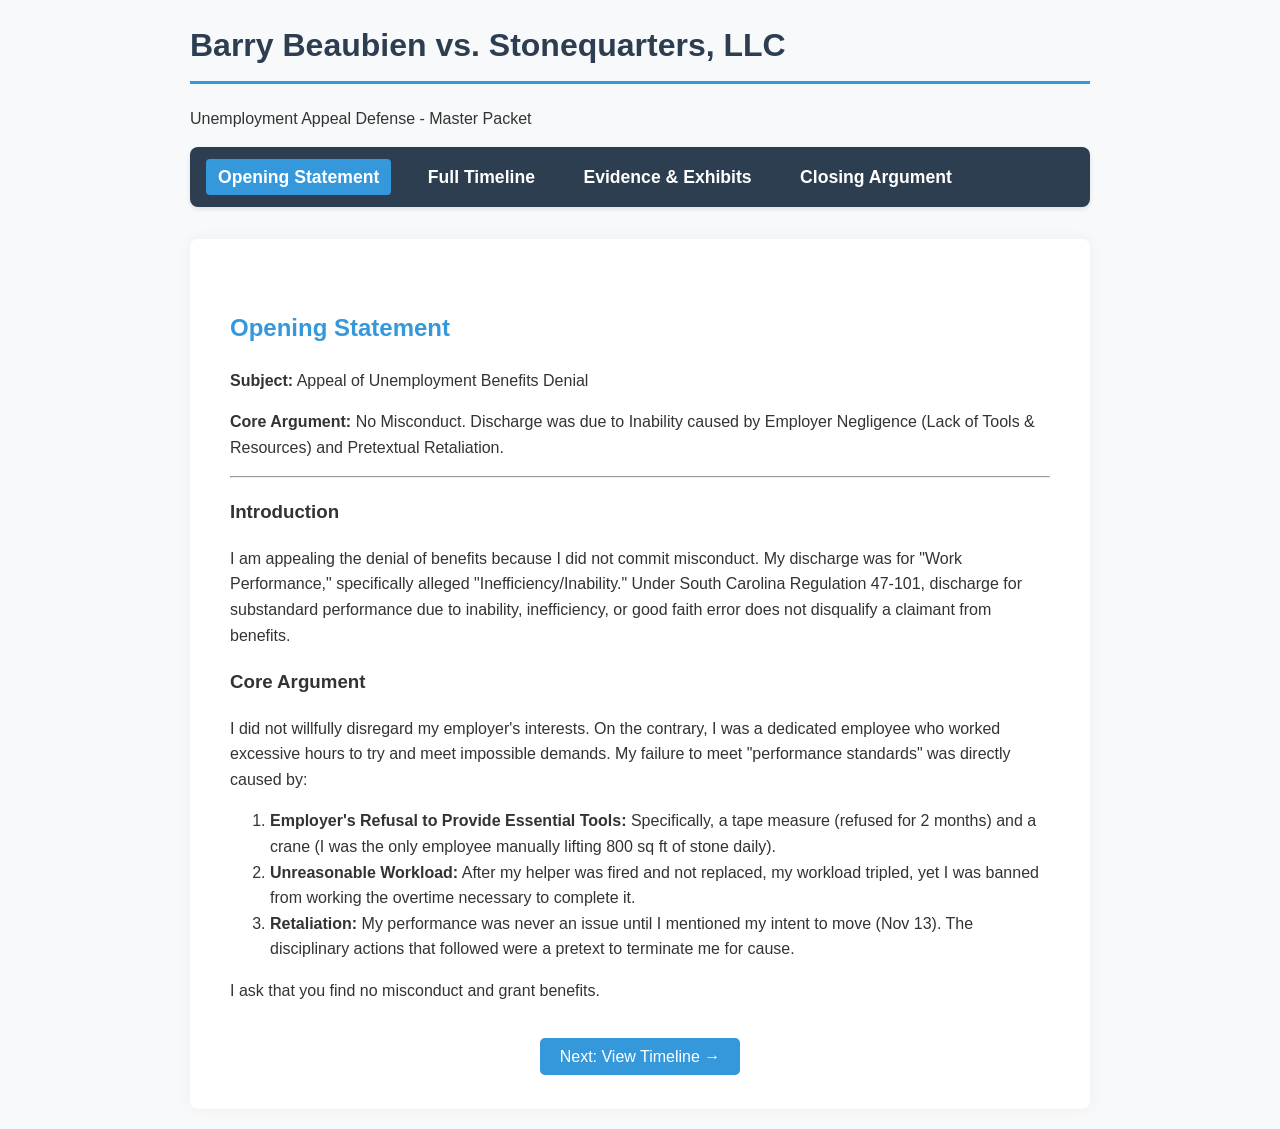
==== index.html @ fd8096ab "Initial commit of defense website" ====
<!DOCTYPE html>
<html lang="en">

<head>
    <meta charset="UTF-8">
    <meta name="viewport" content="width=device-width, initial-scale=1.0">
    <title>Barry Beaubien - Unemployment Appeal Defense</title>
    <link rel="stylesheet" href="style.css">
    <style>
        .page {
            display: none;
        }

        .page.active {
            display: block;
        }
    </style>
</head>

<body>
    <header>
        <h1>Barry Beaubien vs. Stonequarters, LLC</h1>
        <p>Unemployment Appeal Defense - Master Packet</p>
    </header>

    <nav>
        <a href="index.html" class="active">Opening Statement</a>
        <a href="timeline.html">Full Timeline</a>
        <a href="full_defense.html">Evidence & Exhibits</a>
        <a href="closing.html">Closing Argument</a>
    </nav>

    <div class="container">
        <h2>Opening Statement</h2>
        <p><strong>Subject:</strong> Appeal of Unemployment Benefits Denial</p>
        <p><strong>Core Argument:</strong> No Misconduct. Discharge was due to Inability caused by Employer Negligence
            (Lack of Tools & Resources) and Pretextual Retaliation.</p>

        <hr>

        <h3>Introduction</h3>
        <p>I am appealing the denial of benefits because I did not commit misconduct. My discharge was for "Work
            Performance," specifically alleged "Inefficiency/Inability." Under South Carolina Regulation 47-101,
            discharge for substandard performance due to inability, inefficiency, or good faith error does not
            disqualify a claimant from benefits.</p>

        <h3>Core Argument</h3>
        <p>I did not willfully disregard my employer's interests. On the contrary, I was a dedicated employee who worked
            excessive hours to try and meet impossible demands. My failure to meet "performance standards" was directly
            caused by:</p>

        <ol>
            <li><strong>Employer's Refusal to Provide Essential Tools:</strong> Specifically, a tape measure (refused
                for 2 months) and a crane (I was the only employee manually lifting 800 sq ft of stone daily).</li>
            <li><strong>Unreasonable Workload:</strong> After my helper was fired and not replaced, my workload tripled,
                yet I was banned from working the overtime necessary to complete it.</li>
            <li><strong>Retaliation:</strong> My performance was never an issue until I mentioned my intent to move (Nov
                13). The disciplinary actions that followed were a pretext to terminate me for cause.</li>
        </ol>

        <p>I ask that you find no misconduct and grant benefits.</p>

        <div style="text-align: center; margin-top: 40px;">
            <a href="timeline.html"
                style="background: #3498db; color: white; padding: 10px 20px; text-decoration: none; border-radius: 5px;">Next:
                View Timeline &rarr;</a>
        </div>
    </div>
</body>

</html>
---- style.css ----
body {
    font-family: 'Segoe UI', Tahoma, Geneva, Verdana, sans-serif;
    line-height: 1.6;
    color: #333;
    max-width: 900px;
    margin: 0 auto;
    padding: 20px;
    background-color: #f8f9fa;
}

nav {
    background-color: #2c3e50;
    padding: 1rem;
    border-radius: 8px;
    margin-bottom: 2rem;
    box-shadow: 0 2px 5px rgba(0,0,0,0.1);
}

nav a {
    color: white;
    text-decoration: none;
    margin-right: 20px;
    font-weight: bold;
    font-size: 1.1em;
    padding: 8px 12px;
    border-radius: 4px;
    transition: background-color 0.3s;
}

nav a:hover {
    background-color: #34495e;
}

nav a.active {
    background-color: #3498db;
}

.container {
    background: white;
    padding: 40px;
    border-radius: 8px;
    box-shadow: 0 0 15px rgba(0,0,0,0.05);
}

h1 {
    color: #2c3e50;
    border-bottom: 3px solid #3498db;
    padding-bottom: 10px;
    margin-top: 0;
}

h2 {
    color: #3498db;
    margin-top: 30px;
}

.exhibit-image {
    max-width: 100%;
    border: 1px solid #ddd;
    border-radius: 4px;
    padding: 5px;
    margin: 15px 0;
    box-shadow: 0 2px 5px rgba(0,0,0,0.1);
}

.date-header {
    background: #e74c3c;
    color: white;
    padding: 5px 10px;
    border-radius: 4px;
    font-weight: bold;
    display: inline-block;
    margin-top: 20px;
}

.relevance {
    background: #eef7fd;
    border-left: 5px solid #3498db;
    padding: 15px;
    margin: 10px 0 30px 0;
    font-style: italic;
}

.irony {
    color: #7f8c8d;
    font-style: italic;
    border-left: 3px solid #95a5a6;
    padding-left: 10px;
}
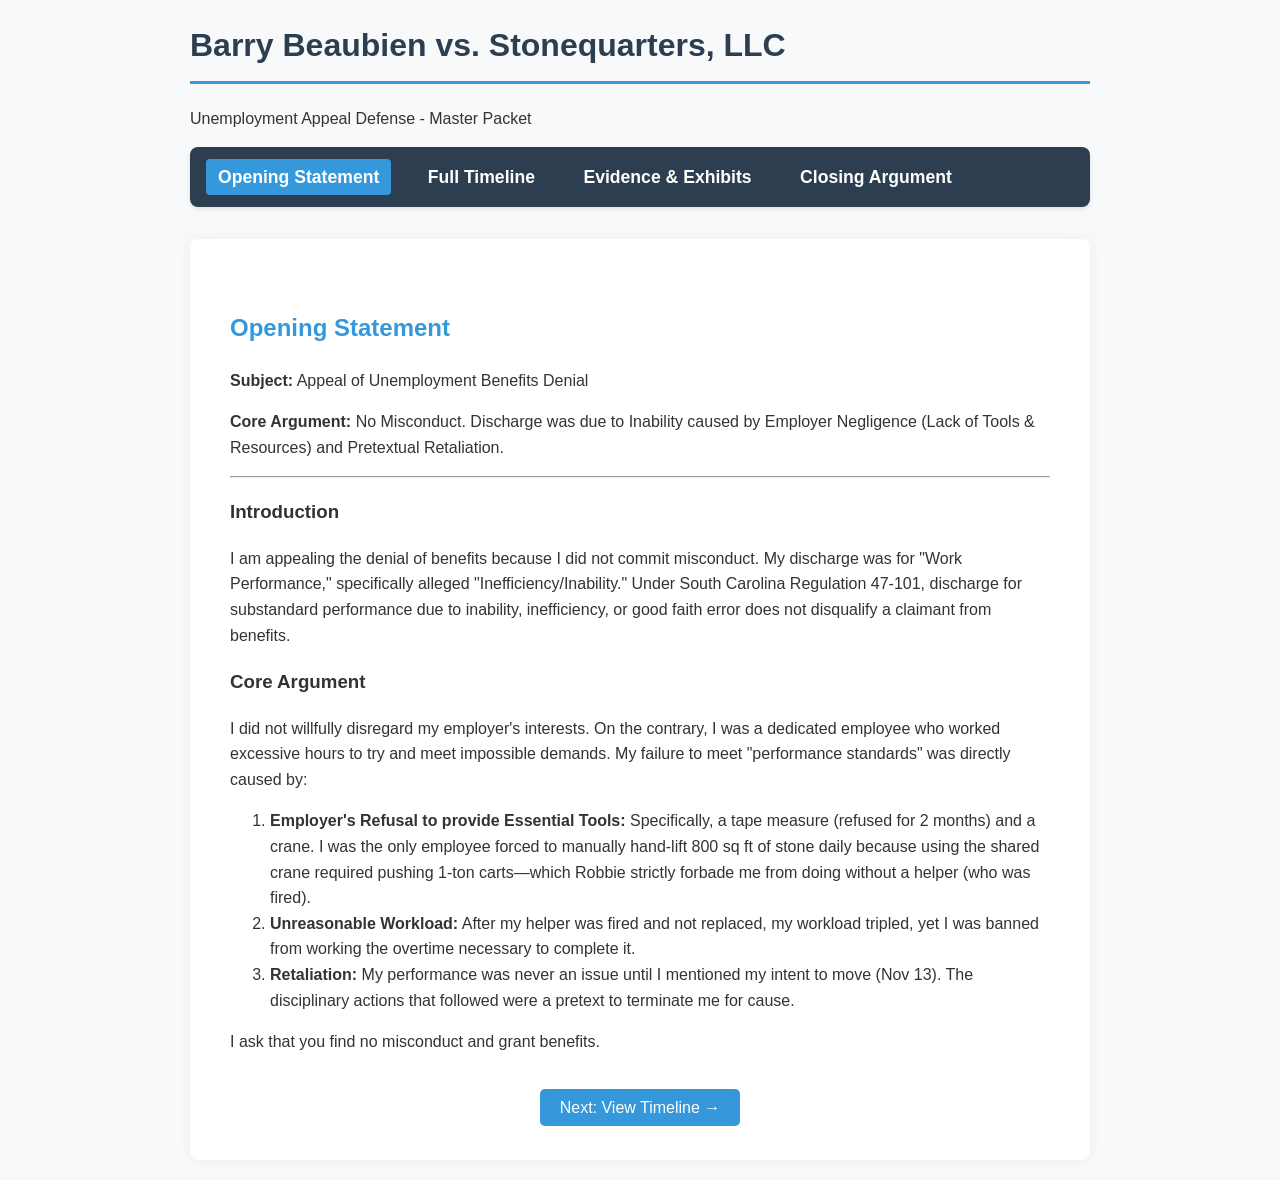
==== commit 614b2a1d: "Updated crane defense with 1-ton cart/helper restriction details" ====
--- a/index.html
+++ b/index.html
@@ -50,8 +50,10 @@
             caused by:</p>
 
         <ol>
-            <li><strong>Employer's Refusal to Provide Essential Tools:</strong> Specifically, a tape measure (refused
-                for 2 months) and a crane (I was the only employee manually lifting 800 sq ft of stone daily).</li>
+            <li><strong>Employer's Refusal to provide Essential Tools:</strong> Specifically, a tape measure (refused
+                for 2 months) and a crane. I was the only employee forced to manually hand-lift 800 sq ft of stone daily
+                because using the shared crane required pushing 1-ton carts—which Robbie strictly forbade me from doing
+                without a helper (who was fired).</li>
             <li><strong>Unreasonable Workload:</strong> After my helper was fired and not replaced, my workload tripled,
                 yet I was banned from working the overtime necessary to complete it.</li>
             <li><strong>Retaliation:</strong> My performance was never an issue until I mentioned my intent to move (Nov
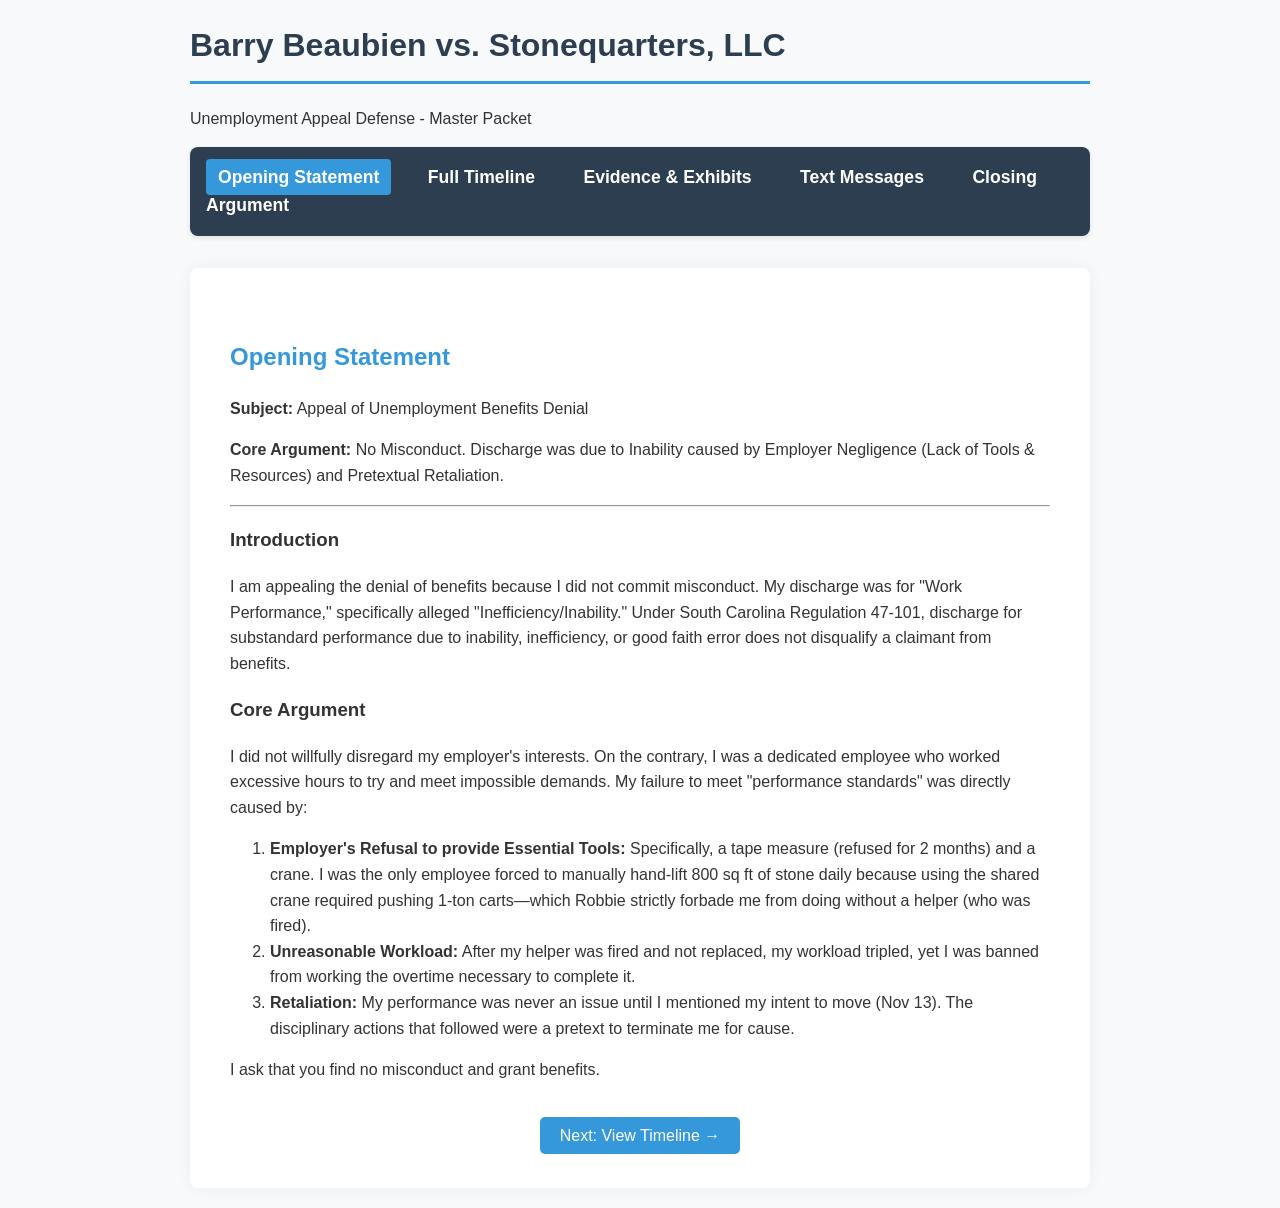
==== commit 2c2ff33f: "Added interactive Text Message Evidence page with filtering and presentation mode" ====
--- a/index.html
+++ b/index.html
@@ -27,6 +27,7 @@
         <a href="index.html" class="active">Opening Statement</a>
         <a href="timeline.html">Full Timeline</a>
         <a href="full_defense.html">Evidence & Exhibits</a>
+        <a href="texts.html">Text Messages</a>
         <a href="closing.html">Closing Argument</a>
     </nav>
 
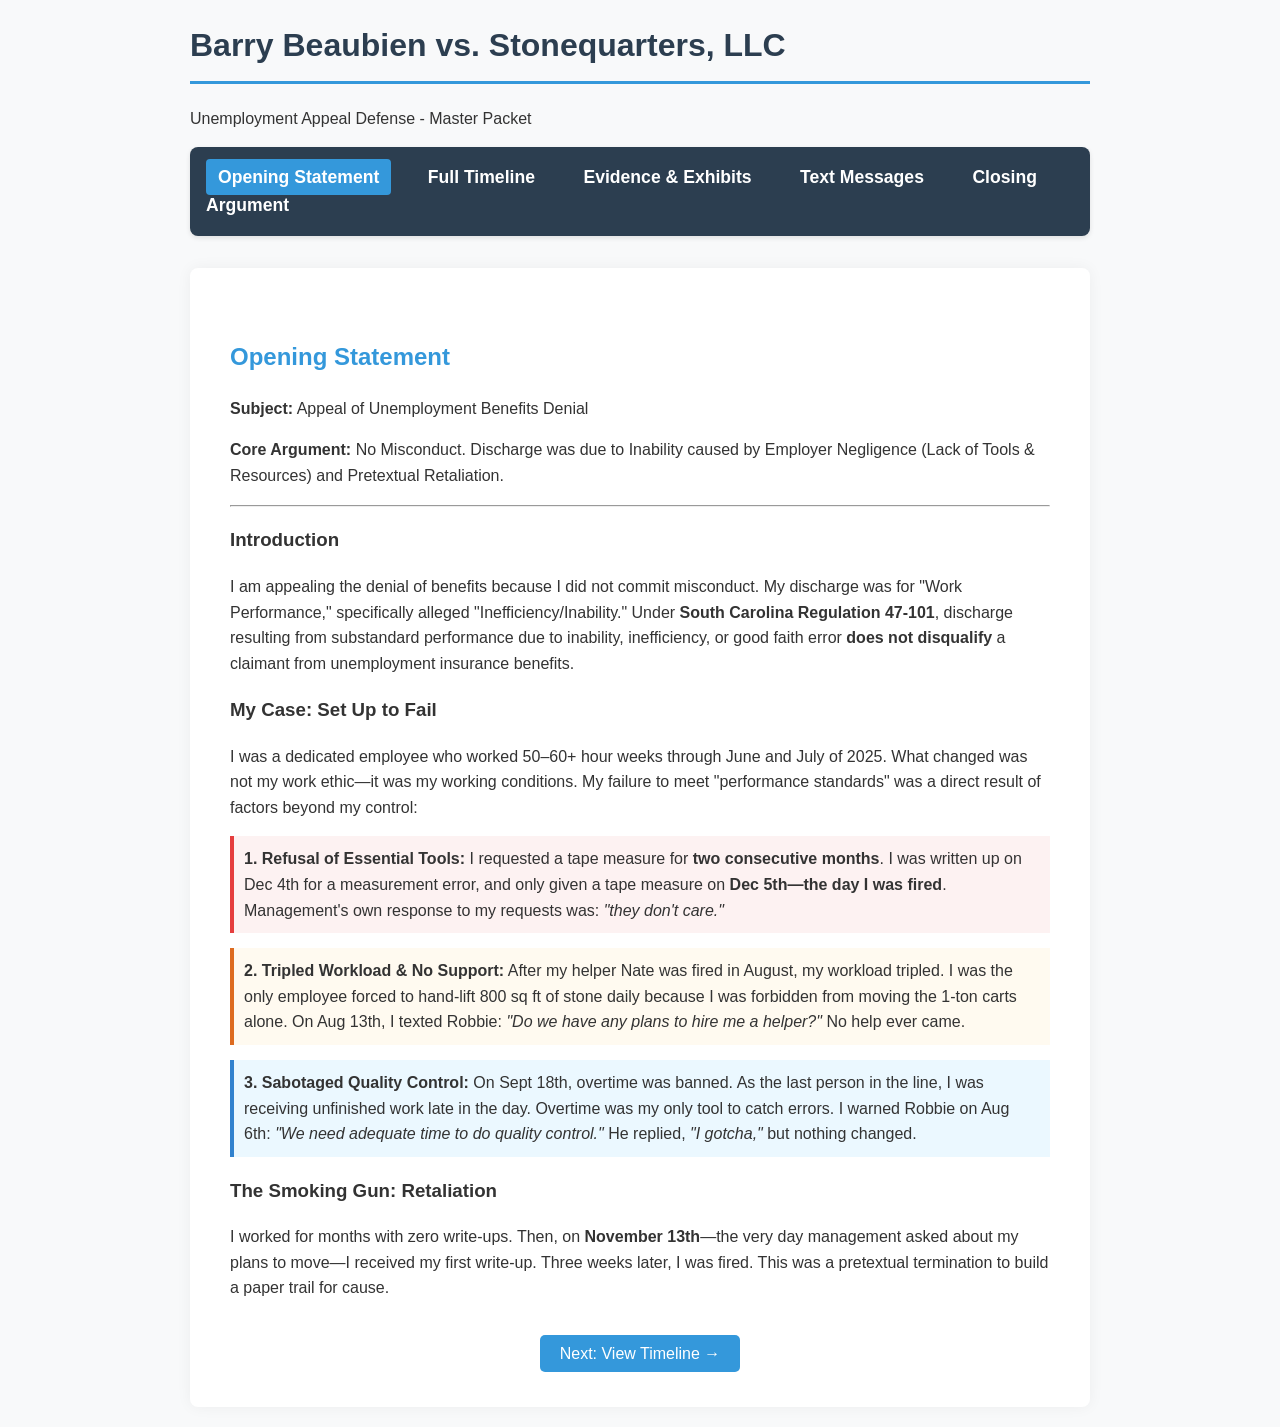
==== commit 7dd9ceb6: "feat: enhance opening and closing arguments and sync website" ====
--- a/index.html
+++ b/index.html
@@ -41,27 +41,43 @@
 
         <h3>Introduction</h3>
         <p>I am appealing the denial of benefits because I did not commit misconduct. My discharge was for "Work
-            Performance," specifically alleged "Inefficiency/Inability." Under South Carolina Regulation 47-101,
-            discharge for substandard performance due to inability, inefficiency, or good faith error does not
-            disqualify a claimant from benefits.</p>
+            Performance," specifically alleged "Inefficiency/Inability." Under <strong>South Carolina Regulation
+                47-101</strong>,
+            discharge resulting from substandard performance due to inability, inefficiency, or good faith error
+            <strong>does not
+                disqualify</strong> a claimant from unemployment insurance benefits.</p>
 
-        <h3>Core Argument</h3>
-        <p>I did not willfully disregard my employer's interests. On the contrary, I was a dedicated employee who worked
-            excessive hours to try and meet impossible demands. My failure to meet "performance standards" was directly
-            caused by:</p>
+        <h3>My Case: Set Up to Fail</h3>
+        <p>I was a dedicated employee who worked 50&ndash;60+ hour weeks through June and July of 2025. What changed was
+            not my work ethic&mdash;it was my working conditions. My failure to meet "performance standards" was a
+            direct result of factors beyond my control:</p>
 
-        <ol>
-            <li><strong>Employer's Refusal to provide Essential Tools:</strong> Specifically, a tape measure (refused
-                for 2 months) and a crane. I was the only employee forced to manually hand-lift 800 sq ft of stone daily
-                because using the shared crane required pushing 1-ton carts—which Robbie strictly forbade me from doing
-                without a helper (who was fired).</li>
-            <li><strong>Unreasonable Workload:</strong> After my helper was fired and not replaced, my workload tripled,
-                yet I was banned from working the overtime necessary to complete it.</li>
-            <li><strong>Retaliation:</strong> My performance was never an issue until I mentioned my intent to move (Nov
-                13). The disciplinary actions that followed were a pretext to terminate me for cause.</li>
-        </ol>
+        <ul style="list-style-type: none; padding-left: 0;">
+            <li style="margin-bottom: 15px; padding: 10px; background: #fdf2f2; border-left: 4px solid #e53e3e;">
+                <strong>1. Refusal of Essential Tools:</strong> I requested a tape measure for <strong>two consecutive
+                    months</strong>. I was written up on Dec 4th for a measurement error, and only given a tape measure
+                on <strong>Dec 5th&mdash;the day I was fired</strong>. Management's own response to my requests was:
+                <em>"they don't care."</em>
+            </li>
+            <li style="margin-bottom: 15px; padding: 10px; background: #fffaf0; border-left: 4px solid #dd6b20;">
+                <strong>2. Tripled Workload & No Support:</strong> After my helper Nate was fired in August, my workload
+                tripled. I was the only employee forced to hand-lift 800 sq ft of stone daily because I was forbidden
+                from moving the 1-ton carts alone. On Aug 13th, I texted Robbie: <em>"Do we have any plans to hire me a
+                    helper?"</em> No help ever came.
+            </li>
+            <li style="margin-bottom: 15px; padding: 10px; background: #ebf8ff; border-left: 4px solid #3182ce;">
+                <strong>3. Sabotaged Quality Control:</strong> On Sept 18th, overtime was banned. As the last person in
+                the line, I was receiving unfinished work late in the day. Overtime was my only tool to catch errors. I
+                warned Robbie on Aug 6th: <em>"We need adequate time to do quality control."</em> He replied, <em>"I
+                    gotcha,"</em> but nothing changed.
+            </li>
+        </ul>
 
-        <p>I ask that you find no misconduct and grant benefits.</p>
+        <h3>The Smoking Gun: Retaliation</h3>
+        <p>I worked for months with zero write-ups. Then, on <strong>November 13th</strong>&mdash;the very day
+            management asked about my plans to move&mdash;I received my first write-up. Three weeks later, I was fired.
+            This was a pretextual termination to build a paper trail for cause.</p>
+
 
         <div style="text-align: center; margin-top: 40px;">
             <a href="timeline.html"
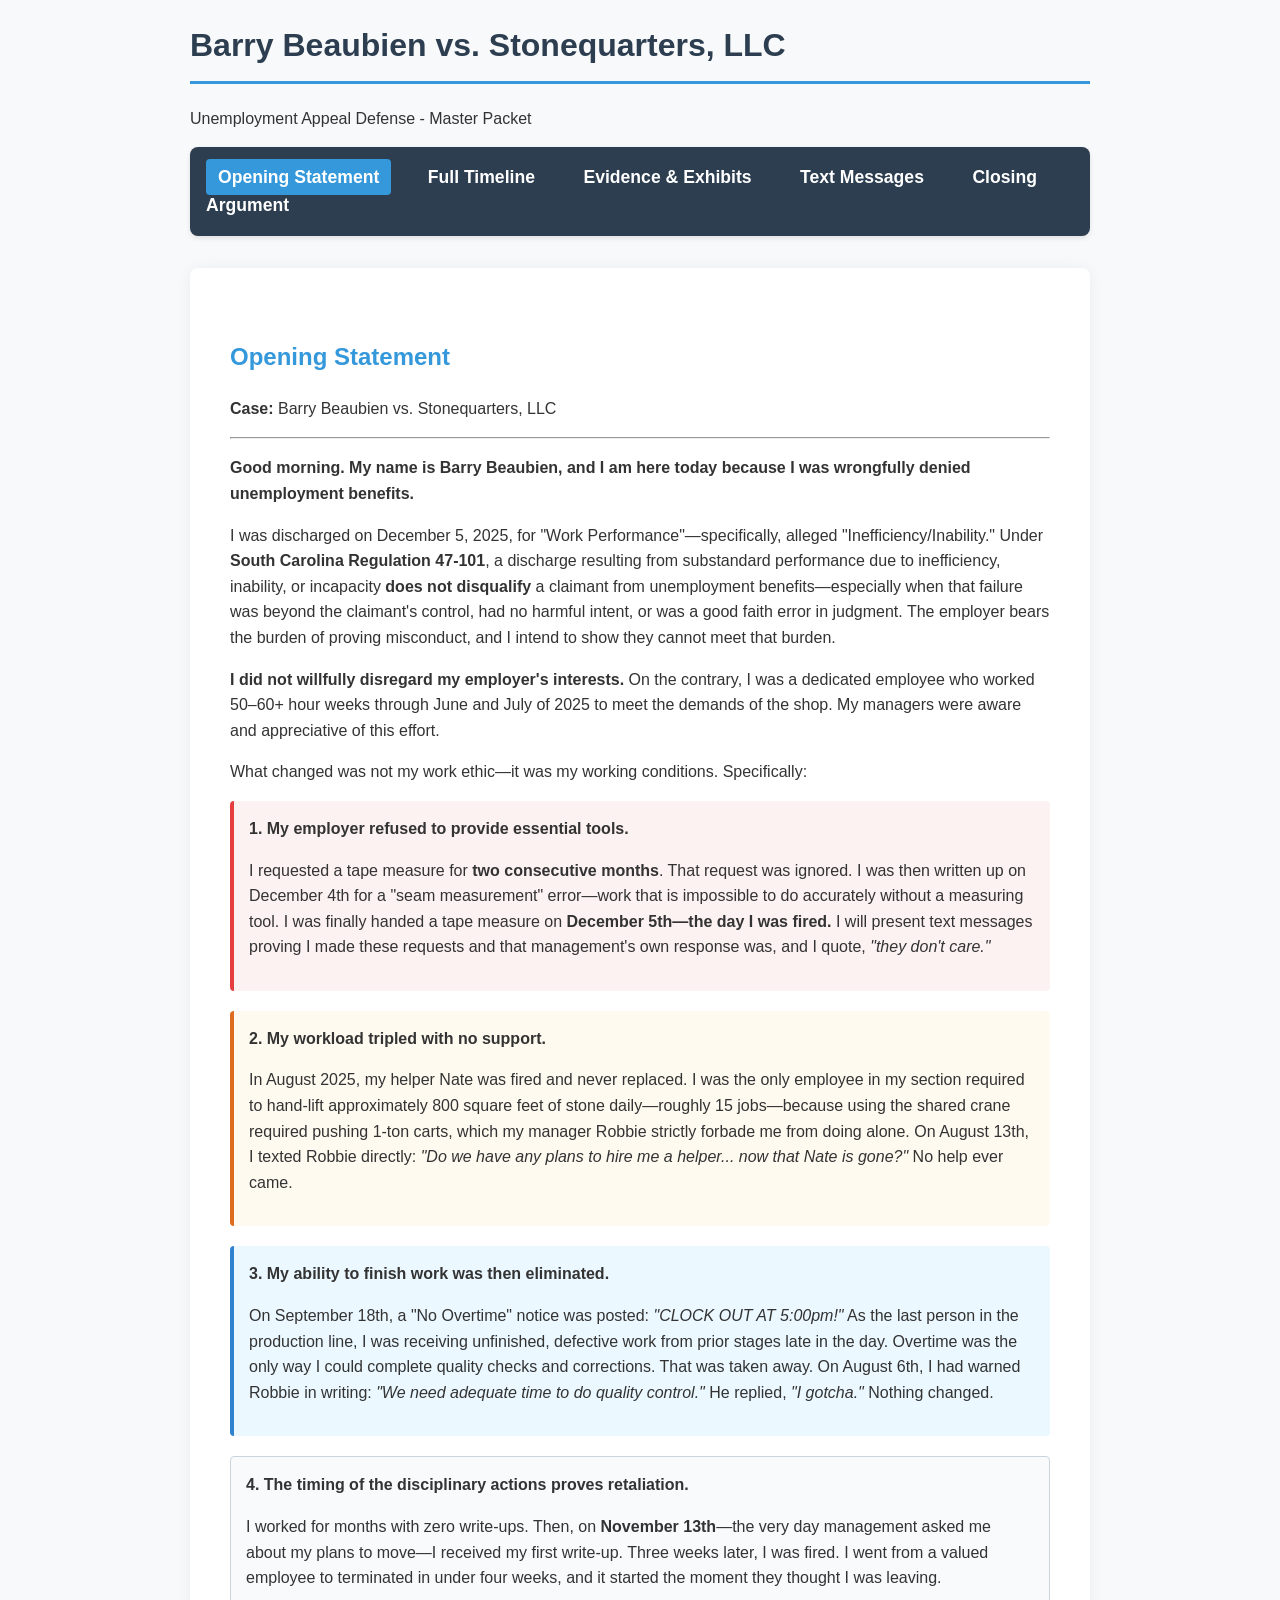
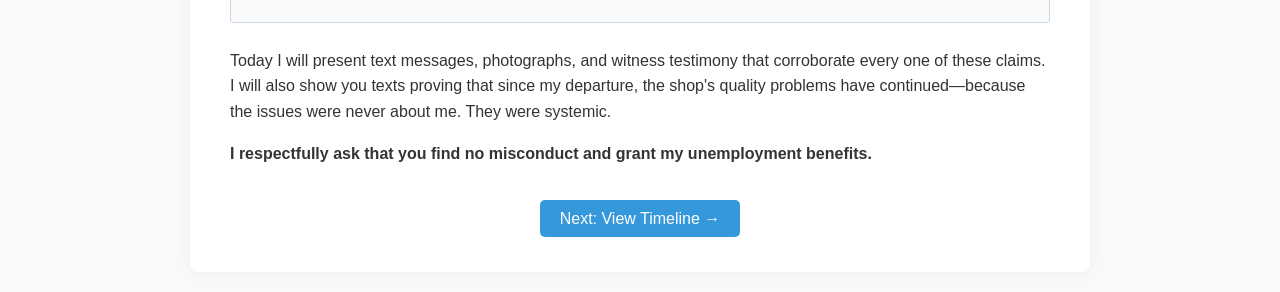
==== commit 7570255c: "Update website with enhanced opening and closing arguments" ====
--- a/index.html
+++ b/index.html
@@ -33,51 +33,70 @@
 
     <div class="container">
         <h2>Opening Statement</h2>
-        <p><strong>Subject:</strong> Appeal of Unemployment Benefits Denial</p>
-        <p><strong>Core Argument:</strong> No Misconduct. Discharge was due to Inability caused by Employer Negligence
-            (Lack of Tools & Resources) and Pretextual Retaliation.</p>
+        <p><strong>Case:</strong> Barry Beaubien vs. Stonequarters, LLC</p>
 
         <hr>
 
-        <h3>Introduction</h3>
-        <p>I am appealing the denial of benefits because I did not commit misconduct. My discharge was for "Work
-            Performance," specifically alleged "Inefficiency/Inability." Under <strong>South Carolina Regulation
-                47-101</strong>,
-            discharge resulting from substandard performance due to inability, inefficiency, or good faith error
-            <strong>does not
-                disqualify</strong> a claimant from unemployment insurance benefits.</p>
+        <p><strong>Good morning. My name is Barry Beaubien, and I am here today because I was wrongfully denied
+                unemployment benefits.</strong></p>
 
-        <h3>My Case: Set Up to Fail</h3>
-        <p>I was a dedicated employee who worked 50&ndash;60+ hour weeks through June and July of 2025. What changed was
-            not my work ethic&mdash;it was my working conditions. My failure to meet "performance standards" was a
-            direct result of factors beyond my control:</p>
+        <p>I was discharged on December 5, 2025, for "Work Performance"—specifically, alleged "Inefficiency/Inability."
+            Under <strong>South Carolina Regulation 47-101</strong>, a discharge resulting from substandard performance
+            due to inefficiency, inability, or incapacity <strong>does not disqualify</strong> a claimant from
+            unemployment benefits—especially when that failure was beyond the claimant's control, had no harmful intent,
+            or was a good faith error in judgment. The employer bears the burden of proving misconduct, and I intend to
+            show they cannot meet that burden.</p>
 
-        <ul style="list-style-type: none; padding-left: 0;">
-            <li style="margin-bottom: 15px; padding: 10px; background: #fdf2f2; border-left: 4px solid #e53e3e;">
-                <strong>1. Refusal of Essential Tools:</strong> I requested a tape measure for <strong>two consecutive
-                    months</strong>. I was written up on Dec 4th for a measurement error, and only given a tape measure
-                on <strong>Dec 5th&mdash;the day I was fired</strong>. Management's own response to my requests was:
-                <em>"they don't care."</em>
-            </li>
-            <li style="margin-bottom: 15px; padding: 10px; background: #fffaf0; border-left: 4px solid #dd6b20;">
-                <strong>2. Tripled Workload & No Support:</strong> After my helper Nate was fired in August, my workload
-                tripled. I was the only employee forced to hand-lift 800 sq ft of stone daily because I was forbidden
-                from moving the 1-ton carts alone. On Aug 13th, I texted Robbie: <em>"Do we have any plans to hire me a
-                    helper?"</em> No help ever came.
-            </li>
-            <li style="margin-bottom: 15px; padding: 10px; background: #ebf8ff; border-left: 4px solid #3182ce;">
-                <strong>3. Sabotaged Quality Control:</strong> On Sept 18th, overtime was banned. As the last person in
-                the line, I was receiving unfinished work late in the day. Overtime was my only tool to catch errors. I
-                warned Robbie on Aug 6th: <em>"We need adequate time to do quality control."</em> He replied, <em>"I
-                    gotcha,"</em> but nothing changed.
-            </li>
-        </ul>
+        <p><strong>I did not willfully disregard my employer's interests.</strong> On the contrary, I was a dedicated
+            employee who worked 50–60+ hour weeks through June and July of 2025 to meet the demands of the shop. My
+            managers were aware and appreciative of this effort.</p>
 
-        <h3>The Smoking Gun: Retaliation</h3>
-        <p>I worked for months with zero write-ups. Then, on <strong>November 13th</strong>&mdash;the very day
-            management asked about my plans to move&mdash;I received my first write-up. Three weeks later, I was fired.
-            This was a pretextual termination to build a paper trail for cause.</p>
+        <p>What changed was not my work ethic—it was my working conditions. Specifically:</p>
 
+        <div
+            style="margin-bottom: 20px; padding: 15px; background: #fdf2f2; border-left: 4px solid #e53e3e; border-radius: 4px;">
+            <strong>1. My employer refused to provide essential tools.</strong>
+            <p>I requested a tape measure for <strong>two consecutive months</strong>. That request was ignored. I was
+                then written up on December 4th for a "seam measurement" error—work that is impossible to do accurately
+                without a measuring tool. I was finally handed a tape measure on <strong>December 5th—the day I was
+                    fired.</strong> I will present text messages proving I made these requests and that management's own
+                response was, and I quote, <em>"they don't care."</em></p>
+        </div>
+
+        <div
+            style="margin-bottom: 20px; padding: 15px; background: #fffaf0; border-left: 4px solid #dd6b20; border-radius: 4px;">
+            <strong>2. My workload tripled with no support.</strong>
+            <p>In August 2025, my helper Nate was fired and never replaced. I was the only employee in my section
+                required to hand-lift approximately 800 square feet of stone daily—roughly 15 jobs—because using the
+                shared crane required pushing 1-ton carts, which my manager Robbie strictly forbade me from doing alone.
+                On August 13th, I texted Robbie directly: <em>"Do we have any plans to hire me a helper... now that Nate
+                    is gone?"</em> No help ever came.</p>
+        </div>
+
+        <div
+            style="margin-bottom: 20px; padding: 15px; background: #ebf8ff; border-left: 4px solid #3182ce; border-radius: 4px;">
+            <strong>3. My ability to finish work was then eliminated.</strong>
+            <p>On September 18th, a "No Overtime" notice was posted: <em>"CLOCK OUT AT 5:00pm!"</em> As the last person
+                in the production line, I was receiving unfinished, defective work from prior stages late in the day.
+                Overtime was the only way I could complete quality checks and corrections. That was taken away. On
+                August 6th, I had warned Robbie in writing: <em>"We need adequate time to do quality control."</em> He
+                replied, <em>"I gotcha."</em> Nothing changed.</p>
+        </div>
+
+        <div
+            style="border: 1px solid #cbd5e0; padding: 15px; border-radius: 4px; background: #f8fafc; margin-bottom: 25px;">
+            <strong>4. The timing of the disciplinary actions proves retaliation.</strong>
+            <p>I worked for months with zero write-ups. Then, on <strong>November 13th</strong>—the very day management
+                asked me about my plans to move—I received my first write-up. Three weeks later, I was fired. I went
+                from a valued employee to terminated in under four weeks, and it started the moment they thought I was
+                leaving.</p>
+        </div>
+
+        <p>Today I will present text messages, photographs, and witness testimony that corroborate every one of these
+            claims. I will also show you texts proving that since my departure, the shop's quality problems have
+            continued—because the issues were never about me. They were systemic.</p>
+
+        <p><strong>I respectfully ask that you find no misconduct and grant my unemployment benefits.</strong></p>
 
         <div style="text-align: center; margin-top: 40px;">
             <a href="timeline.html"
